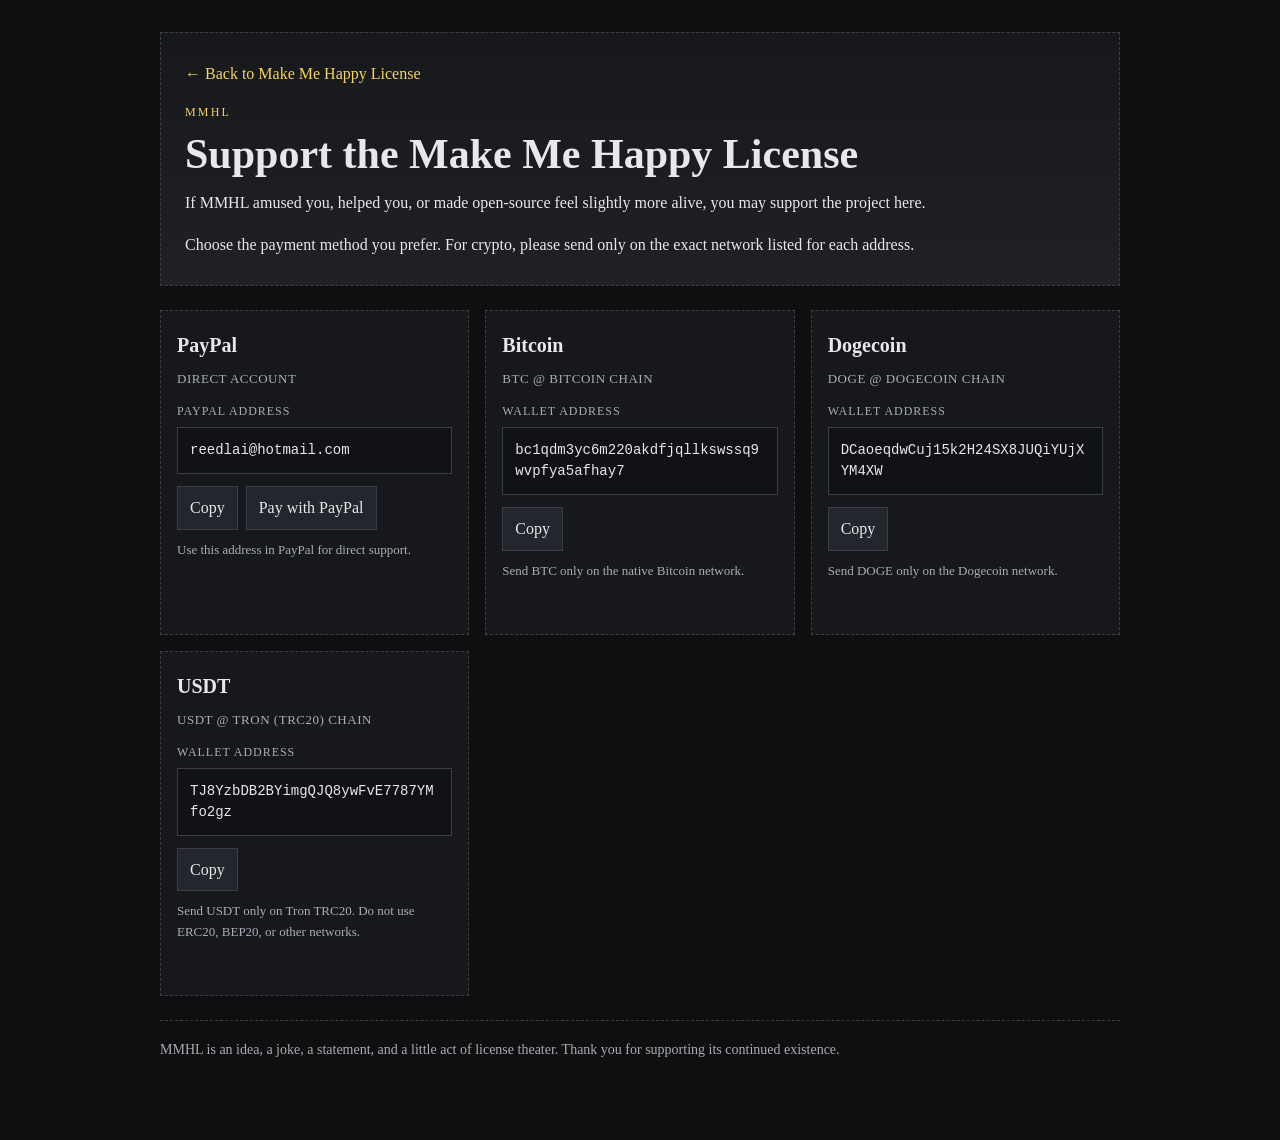
==== donate/index.html @ c1b765a4 "MMHL: improve donate page and add PayPal payment link" ====
<!DOCTYPE html>
<html lang="en">
<head>
	<meta charset="UTF-8" />
	<meta name="viewport" content="width=device-width, initial-scale=1.0" />
	<title>Support MMHL — Make Me Happy License</title>
	<style>
		:root{
			--bg: #0f0f10;
			--panel: #17181b;
			--panel_2: #1f2126;
			--line: #3a3d45;
			--text: #e8e8ea;
			--dim: #a8adb7;
			--accent: #f4d35e;
			--ok: #7bd389;
		}

		*{
			box-sizing: border-box;
		}

		html,
		body{
			margin: 0;
			padding: 0;
			background: var(--bg);
			color: var(--text);
			font-family: Georgia, "Times New Roman", serif;
			line-height: 1.6;
		}

		a{
			color: var(--accent);
			text-decoration: none;
		}

		a:hover{
			text-decoration: underline;
		}

		.page{
			width: min(960px, calc(100% - 32px));
			margin: 0 auto;
			padding: 32px 0 64px;
		}

		.hero{
			border: 1px dashed var(--line);
			background: linear-gradient(180deg, var(--panel), var(--panel_2));
			padding: 28px 24px;
			margin-bottom: 24px;
		}

		.kicker{
			margin: 0 0 8px;
			font-size: 12px;
			letter-spacing: 0.18em;
			text-transform: uppercase;
			color: var(--accent);
		}

		h1,
		h2,
		h3,
		p{
			margin-top: 0;
		}

		h1{
			margin-bottom: 12px;
			font-size: clamp(28px, 4vw, 42px);
			line-height: 1.15;
		}

		.hero p:last-child{
			margin-bottom: 0;
		}

		.grid{
			display: grid;
			grid-template-columns: repeat(auto-fit, minmax(280px, 1fr));
			gap: 16px;
		}

		.card{
			border: 1px dashed var(--line);
			background: var(--panel);
			padding: 18px 16px 16px;
		}

		.card h2{
			margin-bottom: 8px;
			font-size: 20px;
		}

		.chain{
			margin-bottom: 12px;
			font-size: 13px;
			color: var(--dim);
			letter-spacing: 0.04em;
			text-transform: uppercase;
		}

		.label{
			margin: 0 0 6px;
			font-size: 12px;
			color: var(--dim);
			letter-spacing: 0.08em;
			text-transform: uppercase;
		}

		.address_box{
			position: relative;
			border: 1px solid var(--line);
			background: #111216;
			padding: 12px;
			margin-bottom: 12px;
			overflow-wrap: anywhere;
			word-break: break-word;
			font-family: Consolas, "Courier New", monospace;
			font-size: 14px;
			line-height: 1.5;
		}

		.actions{
			display: flex;
			flex-wrap: wrap;
			gap: 8px;
			margin-bottom: 10px;
		}

		button{
			appearance: none;
			border: 1px solid var(--line);
			background: #24262d;
			color: var(--text);
			padding: 8px 12px;
			font: inherit;
			cursor: pointer;
		}

		button:hover{
			border-color: var(--accent);
			color: var(--accent);
		}

		.note{
			margin: 0;
			font-size: 13px;
			color: var(--dim);
		}

		.footer{
			margin-top: 24px;
			border-top: 1px dashed var(--line);
			padding-top: 18px;
			color: var(--dim);
			font-size: 14px;
		}

		.status{
			display: inline-block;
			min-height: 1.2em;
			font-size: 13px;
			color: var(--ok);
		}

		@media (max-width: 640px){
			.page{
				width: min(100%, calc(100% - 20px));
				padding-top: 20px;
			}

			.hero,
			.card{
				padding-left: 14px;
				padding-right: 14px;
			}
		}
	</style>
</head>
<body>
	<div class="page">
		<header class="hero">
			<p><a href="../">← Back to Make Me Happy License</a></p>
			<p class="kicker">MMHL</p>
			<h1>Support the Make Me Happy License</h1>
			<p>
				If MMHL amused you, helped you, or made open-source feel slightly more alive,
				you may support the project here.
			</p>
			<p>
				Choose the payment method you prefer. For crypto, please send only on the exact
				network listed for each address.
			</p>
		</header>

		<main class="grid">
			<section class="card">
				<h2>PayPal</h2>
				<p class="chain">Direct account</p>
				<p class="label">PayPal address</p>
				<div class="address_box" id="paypal_address">reedlai@hotmail.com</div>
				<div class="actions">
					<button type="button" data-copy="paypal_address">Copy</button>
					<a href="https://www.paypal.com/cgi-bin/webscr?cmd=_xclick&business=reedlai@hotmail.com" target="_blank">
						<button type="button">Pay with PayPal</button>
					</a>
				</div>
				<p class="note">
					Use this address in PayPal for direct support.
				</p>
				<p class="status" id="paypal_address_status"></p>
			</section>

			<section class="card">
				<h2>Bitcoin</h2>
				<p class="chain">BTC @ Bitcoin chain</p>
				<p class="label">Wallet address</p>
				<div class="address_box" id="btc_address">bc1qdm3yc6m220akdfjqllkswssq9wvpfya5afhay7</div>
				<div class="actions">
					<button type="button" data-copy="btc_address">Copy</button>
				</div>
				<p class="note">
					Send BTC only on the native Bitcoin network.
				</p>
				<p class="status" id="btc_address_status"></p>
			</section>

			<section class="card">
				<h2>Dogecoin</h2>
				<p class="chain">DOGE @ Dogecoin chain</p>
				<p class="label">Wallet address</p>
				<div class="address_box" id="doge_address">DCaoeqdwCuj15k2H24SX8JUQiYUjXYM4XW</div>
				<div class="actions">
					<button type="button" data-copy="doge_address">Copy</button>
				</div>
				<p class="note">
					Send DOGE only on the Dogecoin network.
				</p>
				<p class="status" id="doge_address_status"></p>
			</section>

			<section class="card">
				<h2>USDT</h2>
				<p class="chain">USDT @ Tron (TRC20) chain</p>
				<p class="label">Wallet address</p>
				<div class="address_box" id="usdt_trc20_address">TJ8YzbDB2BYimgQJQ8ywFvE7787YMfo2gz</div>
				<div class="actions">
					<button type="button" data-copy="usdt_trc20_address">Copy</button>
				</div>
				<p class="note">
					Send USDT only on Tron TRC20. Do not use ERC20, BEP20, or other networks.
				</p>
				<p class="status" id="usdt_trc20_address_status"></p>
			</section>
		</main>

		<footer class="footer">
			<p>
				MMHL is an idea, a joke, a statement, and a little act of license theater.
				Thank you for supporting its continued existence.
			</p>
		</footer>
	</div>

	<script>
		(function(){
			"use strict";

			function set_status(id, text){
				var el = document.getElementById(id + "_status");
				if(!el) return;
				el.textContent = text;
				window.setTimeout(function(){
					if(el.textContent === text){
						el.textContent = "";
					}
				}, 1800);
			}

			async function copy_text(text){
				if(navigator.clipboard && window.isSecureContext){
					await navigator.clipboard.writeText(text);
					return true;
				}

				var textarea = document.createElement("textarea");
				textarea.value = text;
				textarea.setAttribute("readonly", "");
				textarea.style.position = "absolute";
				textarea.style.left = "-9999px";
				document.body.appendChild(textarea);
				textarea.select();

				try{
					document.execCommand("copy");
					document.body.removeChild(textarea);
					return true;
				}catch(err){
					document.body.removeChild(textarea);
					throw err;
				}
			}

			document.addEventListener("click", function(event){
				var button = event.target.closest("[data-copy]");
				if(!button) return;

				var target_id = button.getAttribute("data-copy");
				var box = document.getElementById(target_id);
				if(!box) return;

				copy_text(box.textContent.trim())
					.then(function(){
						set_status(target_id, "Copied.");
					})
					.catch(function(){
						set_status(target_id, "Copy failed.");
					});
			});
		})();
	</script>
</body>
</html>
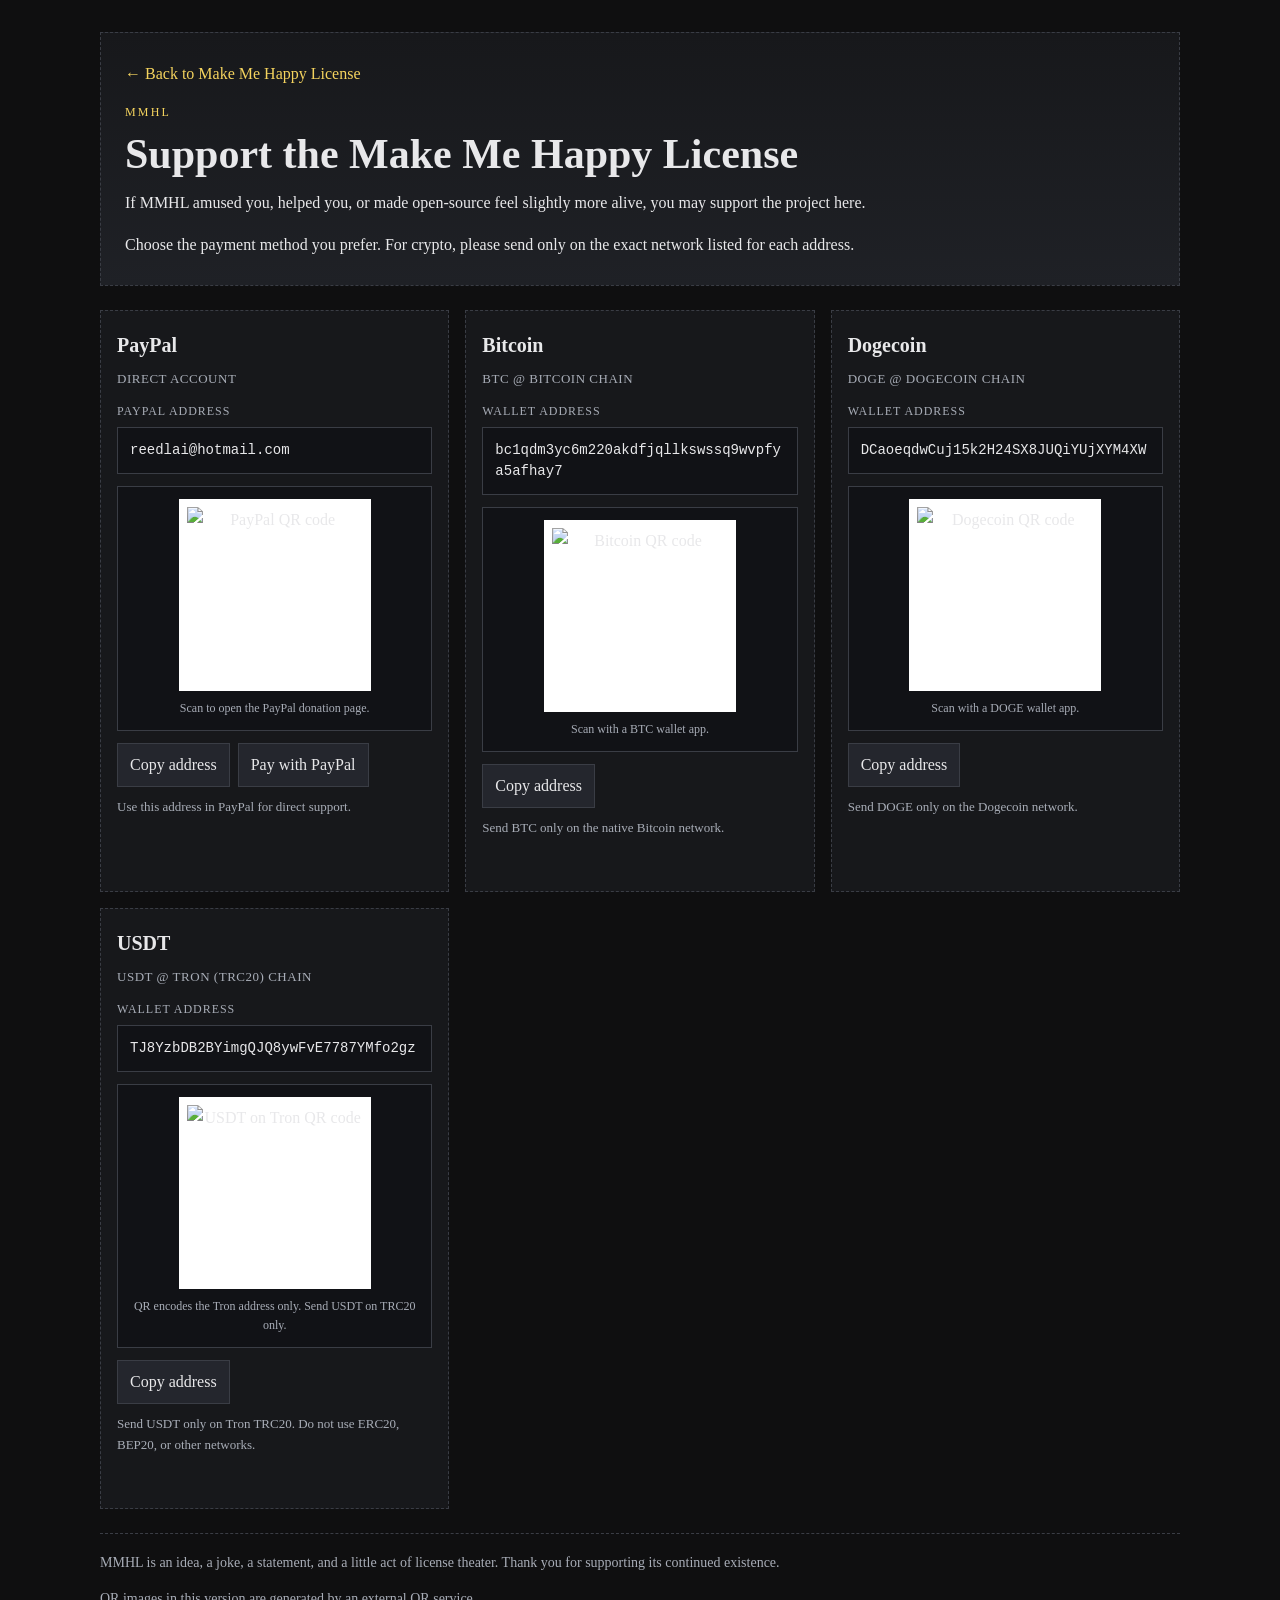
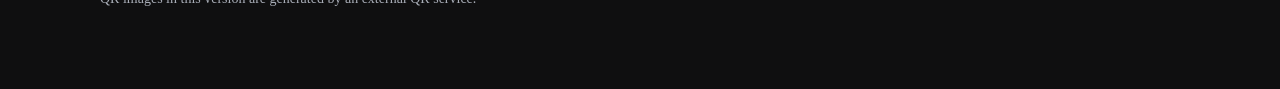
==== commit b352c3bc: "MMHL: update donate page with QR codes using external api.qrserver.com service" ====
--- a/donate/index.html
+++ b/donate/index.html
@@ -40,7 +40,7 @@
 		}
 
 		.page{
-			width: min(960px, calc(100% - 32px));
+			width: min(1080px, calc(100% - 32px));
 			margin: 0 auto;
 			padding: 32px 0 64px;
 		}
@@ -79,7 +79,7 @@
 
 		.grid{
 			display: grid;
-			grid-template-columns: repeat(auto-fit, minmax(280px, 1fr));
+			grid-template-columns: repeat(auto-fit, minmax(320px, 1fr));
 			gap: 16px;
 		}
 
@@ -111,7 +111,6 @@
 		}
 
 		.address_box{
-			position: relative;
 			border: 1px solid var(--line);
 			background: #111216;
 			padding: 12px;
@@ -123,6 +122,30 @@
 			line-height: 1.5;
 		}
 
+		.qr_wrap{
+			margin: 0 0 12px;
+			padding: 12px;
+			border: 1px solid var(--line);
+			background: #111216;
+			text-align: center;
+		}
+
+		.qr_img{
+			display: block;
+			width: 192px;
+			height: 192px;
+			max-width: 100%;
+			margin: 0 auto 8px;
+			background: #ffffff;
+			padding: 8px;
+		}
+
+		.qr_caption{
+			margin: 0;
+			font-size: 12px;
+			color: var(--dim);
+		}
+
 		.actions{
 			display: flex;
 			flex-wrap: wrap;
@@ -130,7 +153,9 @@
 			margin-bottom: 10px;
 		}
 
-		button{
+		button,
+		.action_link{
+			display: inline-block;
 			appearance: none;
 			border: 1px solid var(--line);
 			background: #24262d;
@@ -138,11 +163,14 @@
 			padding: 8px 12px;
 			font: inherit;
 			cursor: pointer;
-		}
-
-		button:hover{
+			text-decoration: none;
+		}
+
+		button:hover,
+		.action_link:hover{
 			border-color: var(--accent);
 			color: var(--accent);
+			text-decoration: none;
 		}
 
 		.note{
@@ -176,6 +204,11 @@
 			.card{
 				padding-left: 14px;
 				padding-right: 14px;
+			}
+
+			.qr_img{
+				width: 168px;
+				height: 168px;
 			}
 		}
 	</style>
@@ -202,12 +235,26 @@
 				<p class="chain">Direct account</p>
 				<p class="label">PayPal address</p>
 				<div class="address_box" id="paypal_address">reedlai@hotmail.com</div>
+
+				<div class="qr_wrap">
+					<img
+						class="qr_img"
+						alt="PayPal QR code"
+						src="https://api.qrserver.com/v1/create-qr-code/?size=192x192&data=https%3A%2F%2Fwww.paypal.com%2Fcgi-bin%2Fwebscr%3Fcmd%3D_xclick%26business%3Dreedlai%40hotmail.com%26item_name%3DMake%2520Me%2520Happy%2520License%2520Donation%26currency_code%3DUSD"
+					/>
+					<p class="qr_caption">Scan to open the PayPal donation page.</p>
+				</div>
+
 				<div class="actions">
-					<button type="button" data-copy="paypal_address">Copy</button>
-					<a href="https://www.paypal.com/cgi-bin/webscr?cmd=_xclick&business=reedlai@hotmail.com" target="_blank">
-						<button type="button">Pay with PayPal</button>
-					</a>
-				</div>
+					<button type="button" data-copy="paypal_address">Copy address</button>
+					<a
+						class="action_link"
+						href="https://www.paypal.com/cgi-bin/webscr?cmd=_xclick&business=reedlai@hotmail.com&item_name=Make%20Me%20Happy%20License%20Donation&currency_code=USD"
+						target="_blank"
+						rel="noopener noreferrer"
+					>Pay with PayPal</a>
+				</div>
+
 				<p class="note">
 					Use this address in PayPal for direct support.
 				</p>
@@ -219,9 +266,20 @@
 				<p class="chain">BTC @ Bitcoin chain</p>
 				<p class="label">Wallet address</p>
 				<div class="address_box" id="btc_address">bc1qdm3yc6m220akdfjqllkswssq9wvpfya5afhay7</div>
+
+				<div class="qr_wrap">
+					<img
+						class="qr_img"
+						alt="Bitcoin QR code"
+						src="https://api.qrserver.com/v1/create-qr-code/?size=192x192&data=bitcoin%3Abc1qdm3yc6m220akdfjqllkswssq9wvpfya5afhay7"
+					/>
+					<p class="qr_caption">Scan with a BTC wallet app.</p>
+				</div>
+
 				<div class="actions">
-					<button type="button" data-copy="btc_address">Copy</button>
-				</div>
+					<button type="button" data-copy="btc_address">Copy address</button>
+				</div>
+
 				<p class="note">
 					Send BTC only on the native Bitcoin network.
 				</p>
@@ -233,9 +291,20 @@
 				<p class="chain">DOGE @ Dogecoin chain</p>
 				<p class="label">Wallet address</p>
 				<div class="address_box" id="doge_address">DCaoeqdwCuj15k2H24SX8JUQiYUjXYM4XW</div>
+
+				<div class="qr_wrap">
+					<img
+						class="qr_img"
+						alt="Dogecoin QR code"
+						src="https://api.qrserver.com/v1/create-qr-code/?size=192x192&data=dogecoin%3ADCaoeqdwCuj15k2H24SX8JUQiYUjXYM4XW"
+					/>
+					<p class="qr_caption">Scan with a DOGE wallet app.</p>
+				</div>
+
 				<div class="actions">
-					<button type="button" data-copy="doge_address">Copy</button>
-				</div>
+					<button type="button" data-copy="doge_address">Copy address</button>
+				</div>
+
 				<p class="note">
 					Send DOGE only on the Dogecoin network.
 				</p>
@@ -247,9 +316,20 @@
 				<p class="chain">USDT @ Tron (TRC20) chain</p>
 				<p class="label">Wallet address</p>
 				<div class="address_box" id="usdt_trc20_address">TJ8YzbDB2BYimgQJQ8ywFvE7787YMfo2gz</div>
+
+				<div class="qr_wrap">
+					<img
+						class="qr_img"
+						alt="USDT on Tron QR code"
+						src="https://api.qrserver.com/v1/create-qr-code/?size=192x192&data=TJ8YzbDB2BYimgQJQ8ywFvE7787YMfo2gz"
+					/>
+					<p class="qr_caption">QR encodes the Tron address only. Send USDT on TRC20 only.</p>
+				</div>
+
 				<div class="actions">
-					<button type="button" data-copy="usdt_trc20_address">Copy</button>
-				</div>
+					<button type="button" data-copy="usdt_trc20_address">Copy address</button>
+				</div>
+
 				<p class="note">
 					Send USDT only on Tron TRC20. Do not use ERC20, BEP20, or other networks.
 				</p>
@@ -261,6 +341,9 @@
 			<p>
 				MMHL is an idea, a joke, a statement, and a little act of license theater.
 				Thank you for supporting its continued existence.
+			</p>
+			<p>
+				QR images in this version are generated by an external QR service.
 			</p>
 		</footer>
 	</div>
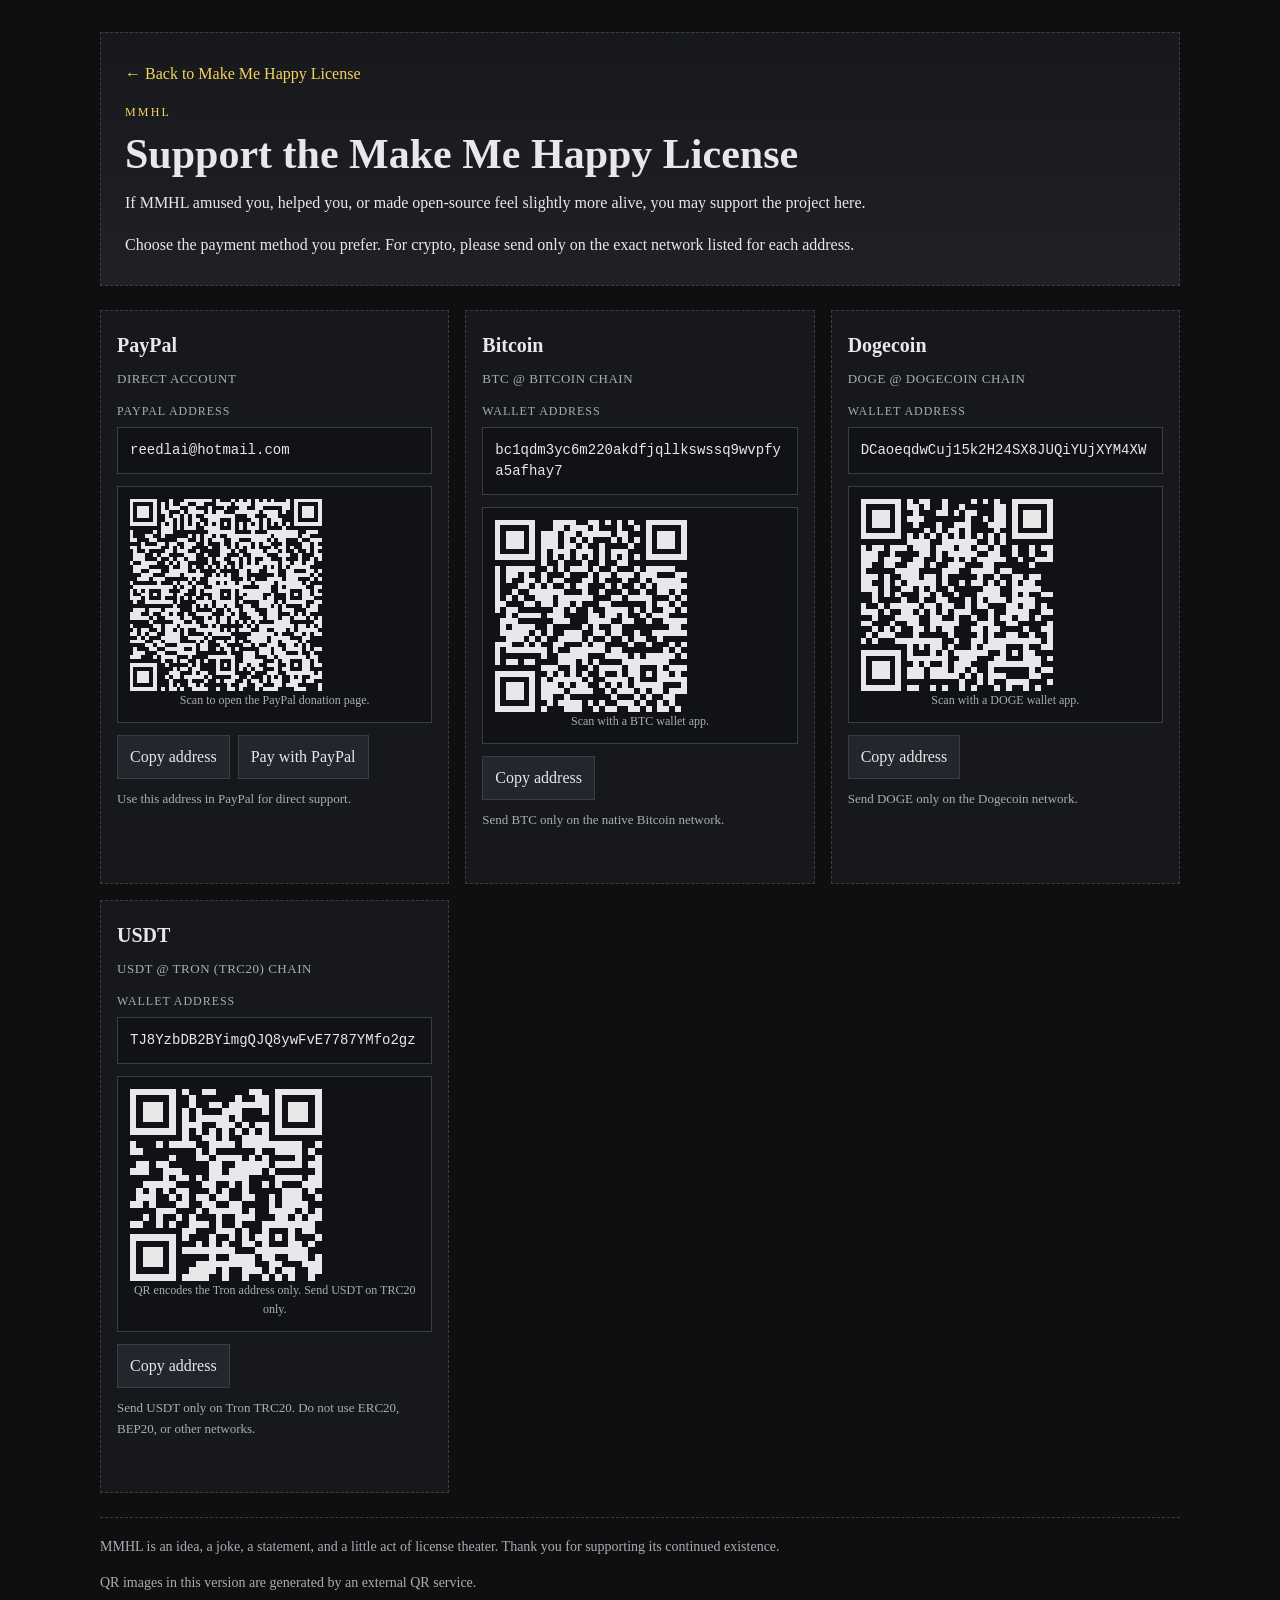
==== commit 3eaabdb9: "MMHL: generate donation QR codes locally using qrcodejs" ====
--- a/donate/index.html
+++ b/donate/index.html
@@ -4,6 +4,7 @@
 	<meta charset="UTF-8" />
 	<meta name="viewport" content="width=device-width, initial-scale=1.0" />
 	<title>Support MMHL — Make Me Happy License</title>
+	<script src="../scripts/qrcode.min.js"></script>
 	<style>
 		:root{
 			--bg: #0f0f10;
@@ -237,11 +238,7 @@
 				<div class="address_box" id="paypal_address">reedlai@hotmail.com</div>
 
 				<div class="qr_wrap">
-					<img
-						class="qr_img"
-						alt="PayPal QR code"
-						src="https://api.qrserver.com/v1/create-qr-code/?size=192x192&data=https%3A%2F%2Fwww.paypal.com%2Fcgi-bin%2Fwebscr%3Fcmd%3D_xclick%26business%3Dreedlai%40hotmail.com%26item_name%3DMake%2520Me%2520Happy%2520License%2520Donation%26currency_code%3DUSD"
-					/>
+					<div id="qr_paypal"></div>
 					<p class="qr_caption">Scan to open the PayPal donation page.</p>
 				</div>
 
@@ -268,11 +265,7 @@
 				<div class="address_box" id="btc_address">bc1qdm3yc6m220akdfjqllkswssq9wvpfya5afhay7</div>
 
 				<div class="qr_wrap">
-					<img
-						class="qr_img"
-						alt="Bitcoin QR code"
-						src="https://api.qrserver.com/v1/create-qr-code/?size=192x192&data=bitcoin%3Abc1qdm3yc6m220akdfjqllkswssq9wvpfya5afhay7"
-					/>
+					<div id="qr_btc"></div>
 					<p class="qr_caption">Scan with a BTC wallet app.</p>
 				</div>
 
@@ -293,11 +286,7 @@
 				<div class="address_box" id="doge_address">DCaoeqdwCuj15k2H24SX8JUQiYUjXYM4XW</div>
 
 				<div class="qr_wrap">
-					<img
-						class="qr_img"
-						alt="Dogecoin QR code"
-						src="https://api.qrserver.com/v1/create-qr-code/?size=192x192&data=dogecoin%3ADCaoeqdwCuj15k2H24SX8JUQiYUjXYM4XW"
-					/>
+					<div id="qr_doge"></div>
 					<p class="qr_caption">Scan with a DOGE wallet app.</p>
 				</div>
 
@@ -318,11 +307,7 @@
 				<div class="address_box" id="usdt_trc20_address">TJ8YzbDB2BYimgQJQ8ywFvE7787YMfo2gz</div>
 
 				<div class="qr_wrap">
-					<img
-						class="qr_img"
-						alt="USDT on Tron QR code"
-						src="https://api.qrserver.com/v1/create-qr-code/?size=192x192&data=TJ8YzbDB2BYimgQJQ8ywFvE7787YMfo2gz"
-					/>
+					<div id="qr_usdt"></div>
 					<p class="qr_caption">QR encodes the Tron address only. Send USDT on TRC20 only.</p>
 				</div>
 
@@ -405,5 +390,42 @@
 			});
 		})();
 	</script>
+	<script> <!-- QR codes -->
+		new QRCode(document.getElementById("qr_paypal"), {
+			text: "https://www.paypal.com/cgi-bin/webscr?cmd=_xclick&business=reedlai@hotmail.com&item_name=Make%20Me%20Happy%20License%20Donation&currency_code=USD",
+			width: 192,
+			height: 192,
+			colorDark: "#e8e8ea",
+			colorLight: "#111216",
+			correctLevel: QRCode.CorrectLevel.M
+		});
+
+		new QRCode(document.getElementById("qr_btc"), {
+			text: "bitcoin:bc1qdm3yc6m220akdfjqllkswssq9wvpfya5afhay7",
+			width: 192,
+			height: 192,
+			colorDark: "#e8e8ea",
+			colorLight: "#111216",
+			correctLevel: QRCode.CorrectLevel.M
+		});
+
+		new QRCode(document.getElementById("qr_doge"), {
+			text: "dogecoin:DCaoeqdwCuj15k2H24SX8JUQiYUjXYM4XW",
+			width: 192,
+			height: 192,
+			colorDark: "#e8e8ea",
+			colorLight: "#111216",
+			correctLevel: QRCode.CorrectLevel.M
+		});
+
+		new QRCode(document.getElementById("qr_usdt"), {
+			text: "TJ8YzbDB2BYimgQJQ8ywFvE7787YMfo2gz",
+			width: 192,
+			height: 192,
+			colorDark: "#e8e8ea",
+			colorLight: "#111216",
+			correctLevel: QRCode.CorrectLevel.M
+		});
+	</script>
 </body>
 </html>
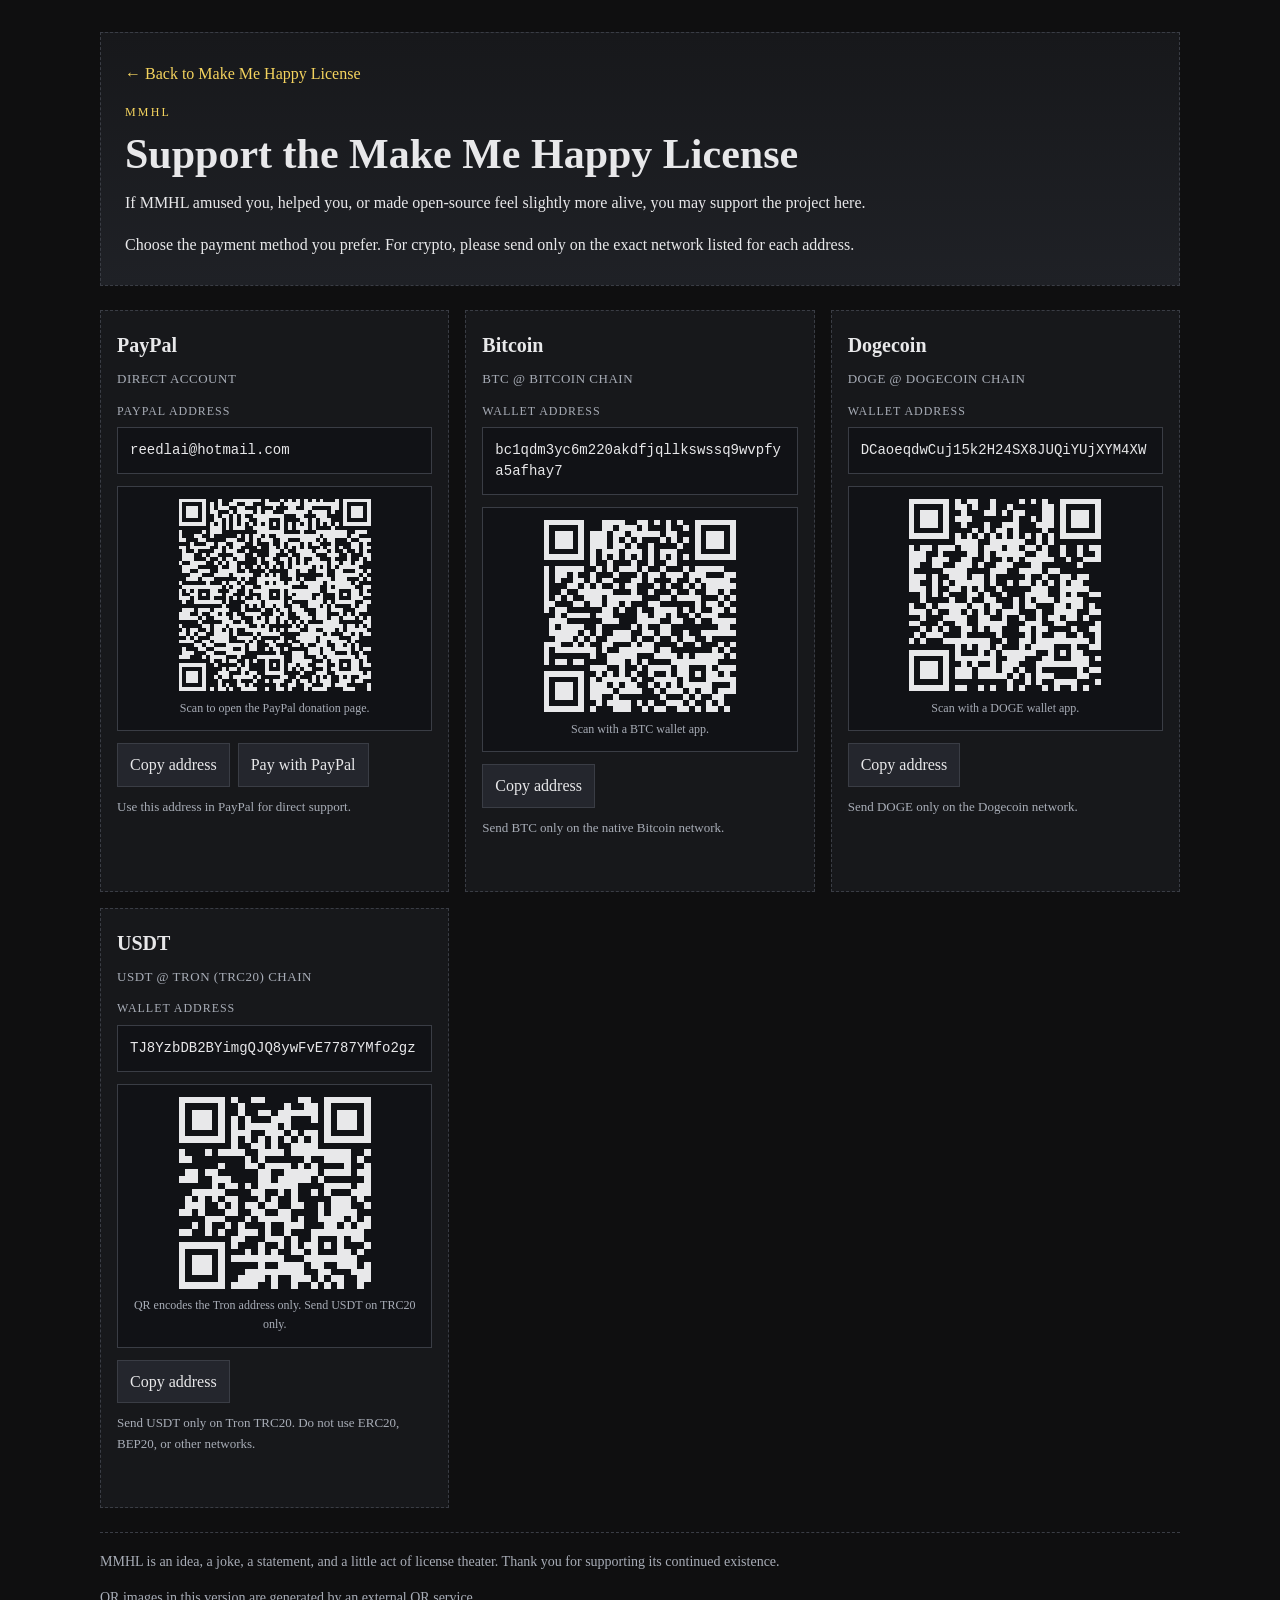
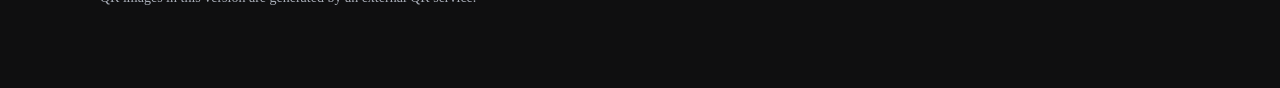
==== commit a75115f9: "MMHL: generate donation align QR codes center" ====
--- a/donate/index.html
+++ b/donate/index.html
@@ -6,7 +6,7 @@
 	<title>Support MMHL — Make Me Happy License</title>
 	<script src="../scripts/qrcode.min.js"></script>
 	<style>
-		:root{
+		:root {
 			--bg: #0f0f10;
 			--panel: #17181b;
 			--panel_2: #1f2126;
@@ -17,12 +17,12 @@
 			--ok: #7bd389;
 		}
 
-		*{
+		* {
 			box-sizing: border-box;
 		}
 
 		html,
-		body{
+		body {
 			margin: 0;
 			padding: 0;
 			background: var(--bg);
@@ -31,29 +31,29 @@
 			line-height: 1.6;
 		}
 
-		a{
+		a {
 			color: var(--accent);
 			text-decoration: none;
 		}
 
-		a:hover{
+		a:hover {
 			text-decoration: underline;
 		}
 
-		.page{
+		.page {
 			width: min(1080px, calc(100% - 32px));
 			margin: 0 auto;
 			padding: 32px 0 64px;
 		}
 
-		.hero{
+		.hero {
 			border: 1px dashed var(--line);
 			background: linear-gradient(180deg, var(--panel), var(--panel_2));
 			padding: 28px 24px;
 			margin-bottom: 24px;
 		}
 
-		.kicker{
+		.kicker {
 			margin: 0 0 8px;
 			font-size: 12px;
 			letter-spacing: 0.18em;
@@ -64,38 +64,38 @@
 		h1,
 		h2,
 		h3,
-		p{
+		p {
 			margin-top: 0;
 		}
 
-		h1{
+		h1 {
 			margin-bottom: 12px;
 			font-size: clamp(28px, 4vw, 42px);
 			line-height: 1.15;
 		}
 
-		.hero p:last-child{
+		.hero p:last-child {
 			margin-bottom: 0;
 		}
 
-		.grid{
+		.grid {
 			display: grid;
 			grid-template-columns: repeat(auto-fit, minmax(320px, 1fr));
 			gap: 16px;
 		}
 
-		.card{
+		.card {
 			border: 1px dashed var(--line);
 			background: var(--panel);
 			padding: 18px 16px 16px;
 		}
 
-		.card h2{
+		.card h2 {
 			margin-bottom: 8px;
 			font-size: 20px;
 		}
 
-		.chain{
+		.chain {
 			margin-bottom: 12px;
 			font-size: 13px;
 			color: var(--dim);
@@ -103,7 +103,7 @@
 			text-transform: uppercase;
 		}
 
-		.label{
+		.label {
 			margin: 0 0 6px;
 			font-size: 12px;
 			color: var(--dim);
@@ -111,7 +111,7 @@
 			text-transform: uppercase;
 		}
 
-		.address_box{
+		.address_box {
 			border: 1px solid var(--line);
 			background: #111216;
 			padding: 12px;
@@ -123,15 +123,16 @@
 			line-height: 1.5;
 		}
 
-		.qr_wrap{
+		.qr_wrap {
 			margin: 0 0 12px;
 			padding: 12px;
 			border: 1px solid var(--line);
 			background: #111216;
 			text-align: center;
 		}
-
-		.qr_img{
+		.qr_wrap > div { display: inline-block; }
+
+		.qr_img {
 			display: block;
 			width: 192px;
 			height: 192px;
@@ -141,13 +142,13 @@
 			padding: 8px;
 		}
 
-		.qr_caption{
+		.qr_caption {
 			margin: 0;
 			font-size: 12px;
 			color: var(--dim);
 		}
 
-		.actions{
+		.actions {
 			display: flex;
 			flex-wrap: wrap;
 			gap: 8px;
@@ -155,7 +156,7 @@
 		}
 
 		button,
-		.action_link{
+		.action_link {
 			display: inline-block;
 			appearance: none;
 			border: 1px solid var(--line);
@@ -168,19 +169,19 @@
 		}
 
 		button:hover,
-		.action_link:hover{
+		.action_link:hover {
 			border-color: var(--accent);
 			color: var(--accent);
 			text-decoration: none;
 		}
 
-		.note{
+		.note {
 			margin: 0;
 			font-size: 13px;
 			color: var(--dim);
 		}
 
-		.footer{
+		.footer {
 			margin-top: 24px;
 			border-top: 1px dashed var(--line);
 			padding-top: 18px;
@@ -188,26 +189,26 @@
 			font-size: 14px;
 		}
 
-		.status{
+		.status {
 			display: inline-block;
 			min-height: 1.2em;
 			font-size: 13px;
 			color: var(--ok);
 		}
 
-		@media (max-width: 640px){
-			.page{
+		@media (max-width: 640px) {
+			.page {
 				width: min(100%, calc(100% - 20px));
 				padding-top: 20px;
 			}
 
 			.hero,
-			.card{
+			.card {
 				padding-left: 14px;
 				padding-right: 14px;
 			}
 
-			.qr_img{
+			.qr_img {
 				width: 168px;
 				height: 168px;
 			}
@@ -334,22 +335,22 @@
 	</div>
 
 	<script>
-		(function(){
+		(function() {
 			"use strict";
 
-			function set_status(id, text){
+			function set_status(id, text) {
 				var el = document.getElementById(id + "_status");
 				if(!el) return;
 				el.textContent = text;
-				window.setTimeout(function(){
-					if(el.textContent === text){
+				window.setTimeout(function() {
+					if(el.textContent === text) {
 						el.textContent = "";
 					}
 				}, 1800);
 			}
 
-			async function copy_text(text){
-				if(navigator.clipboard && window.isSecureContext){
+			async function copy_text(text) {
+				if(navigator.clipboard && window.isSecureContext) {
 					await navigator.clipboard.writeText(text);
 					return true;
 				}
@@ -362,17 +363,17 @@
 				document.body.appendChild(textarea);
 				textarea.select();
 
-				try{
+				try {
 					document.execCommand("copy");
 					document.body.removeChild(textarea);
 					return true;
-				}catch(err){
+				}catch(err) {
 					document.body.removeChild(textarea);
 					throw err;
 				}
 			}
 
-			document.addEventListener("click", function(event){
+			document.addEventListener("click", function(event) {
 				var button = event.target.closest("[data-copy]");
 				if(!button) return;
 
@@ -381,10 +382,10 @@
 				if(!box) return;
 
 				copy_text(box.textContent.trim())
-					.then(function(){
+					.then(function() {
 						set_status(target_id, "Copied.");
 					})
-					.catch(function(){
+					.catch(function() {
 						set_status(target_id, "Copy failed.");
 					});
 			});
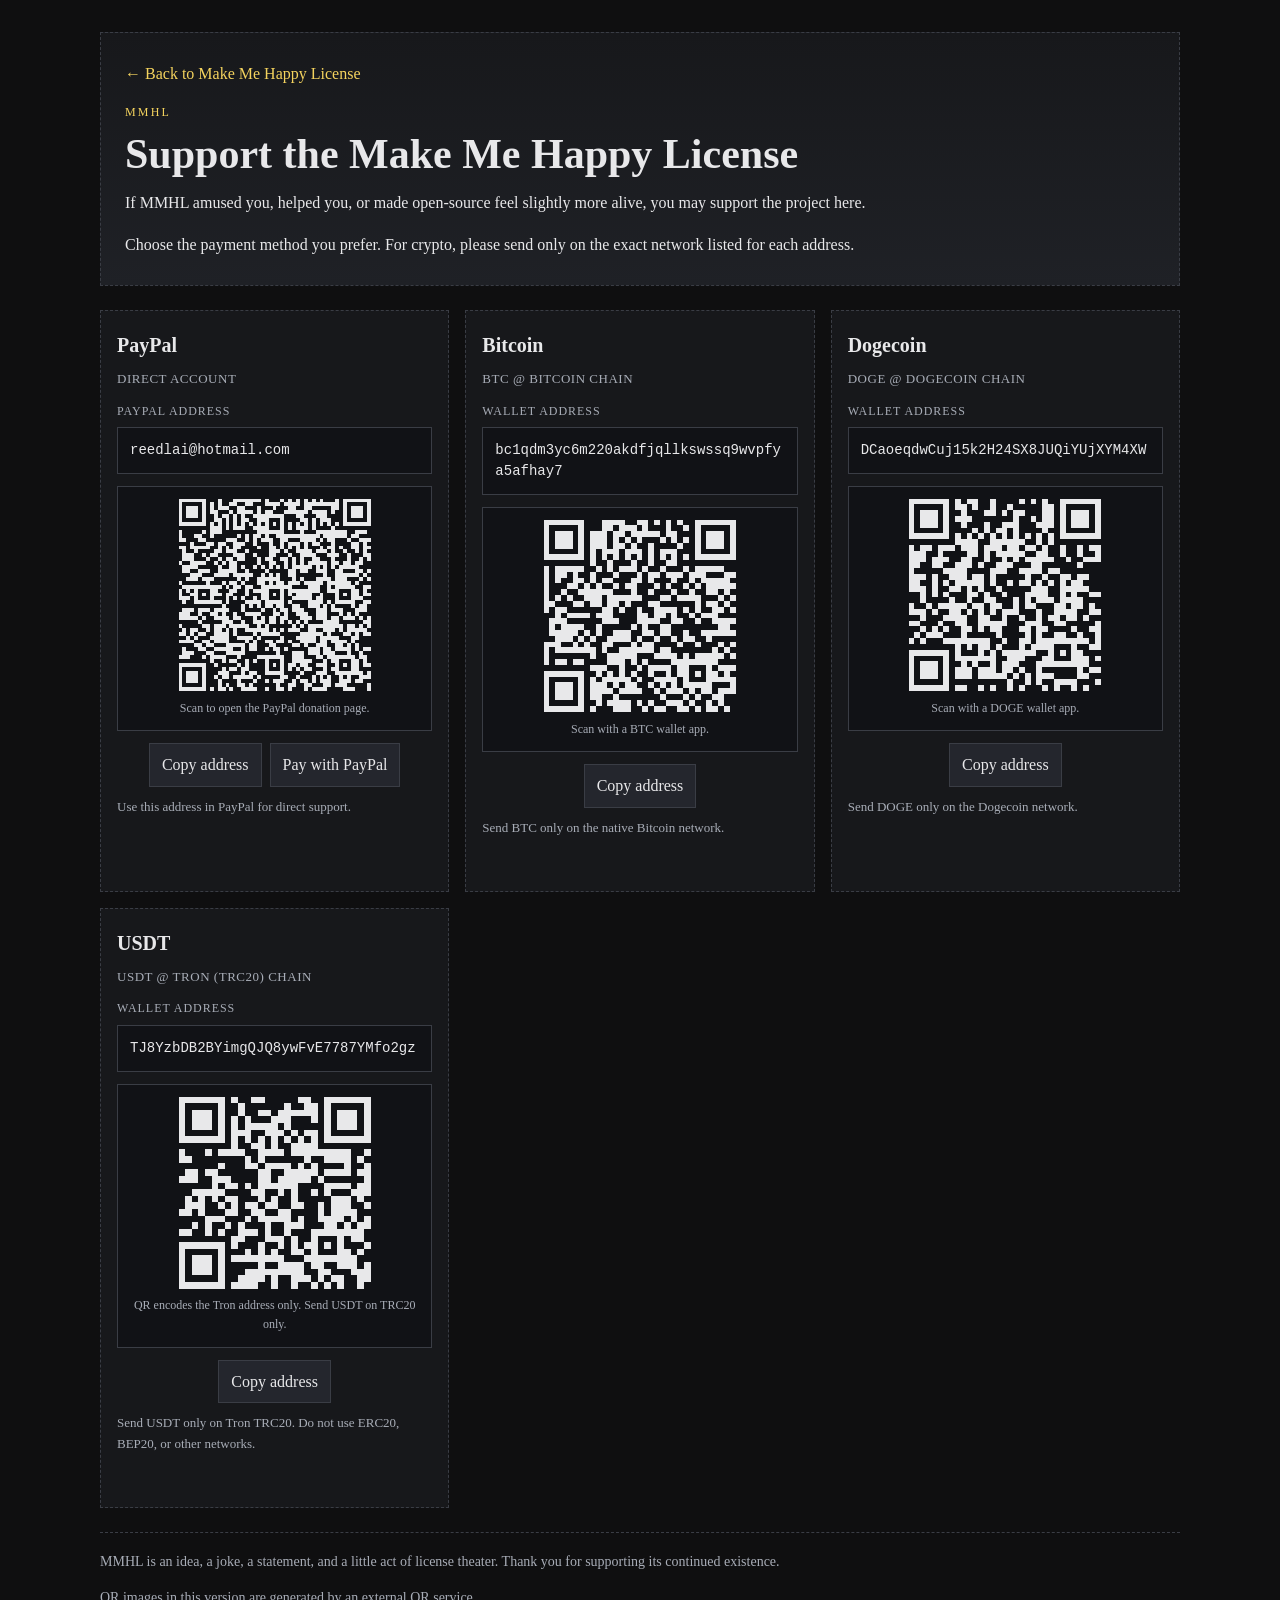
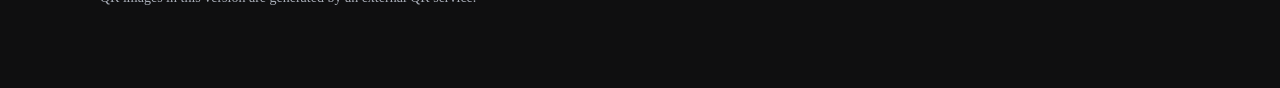
==== commit afd6cbbf: "MMHL: generate donation center 'Pay with PayPal' and 'Copy address' buttons" ====
--- a/donate/index.html
+++ b/donate/index.html
@@ -151,6 +151,7 @@
 		.actions {
 			display: flex;
 			flex-wrap: wrap;
+			justify-content: center;
 			gap: 8px;
 			margin-bottom: 10px;
 		}
